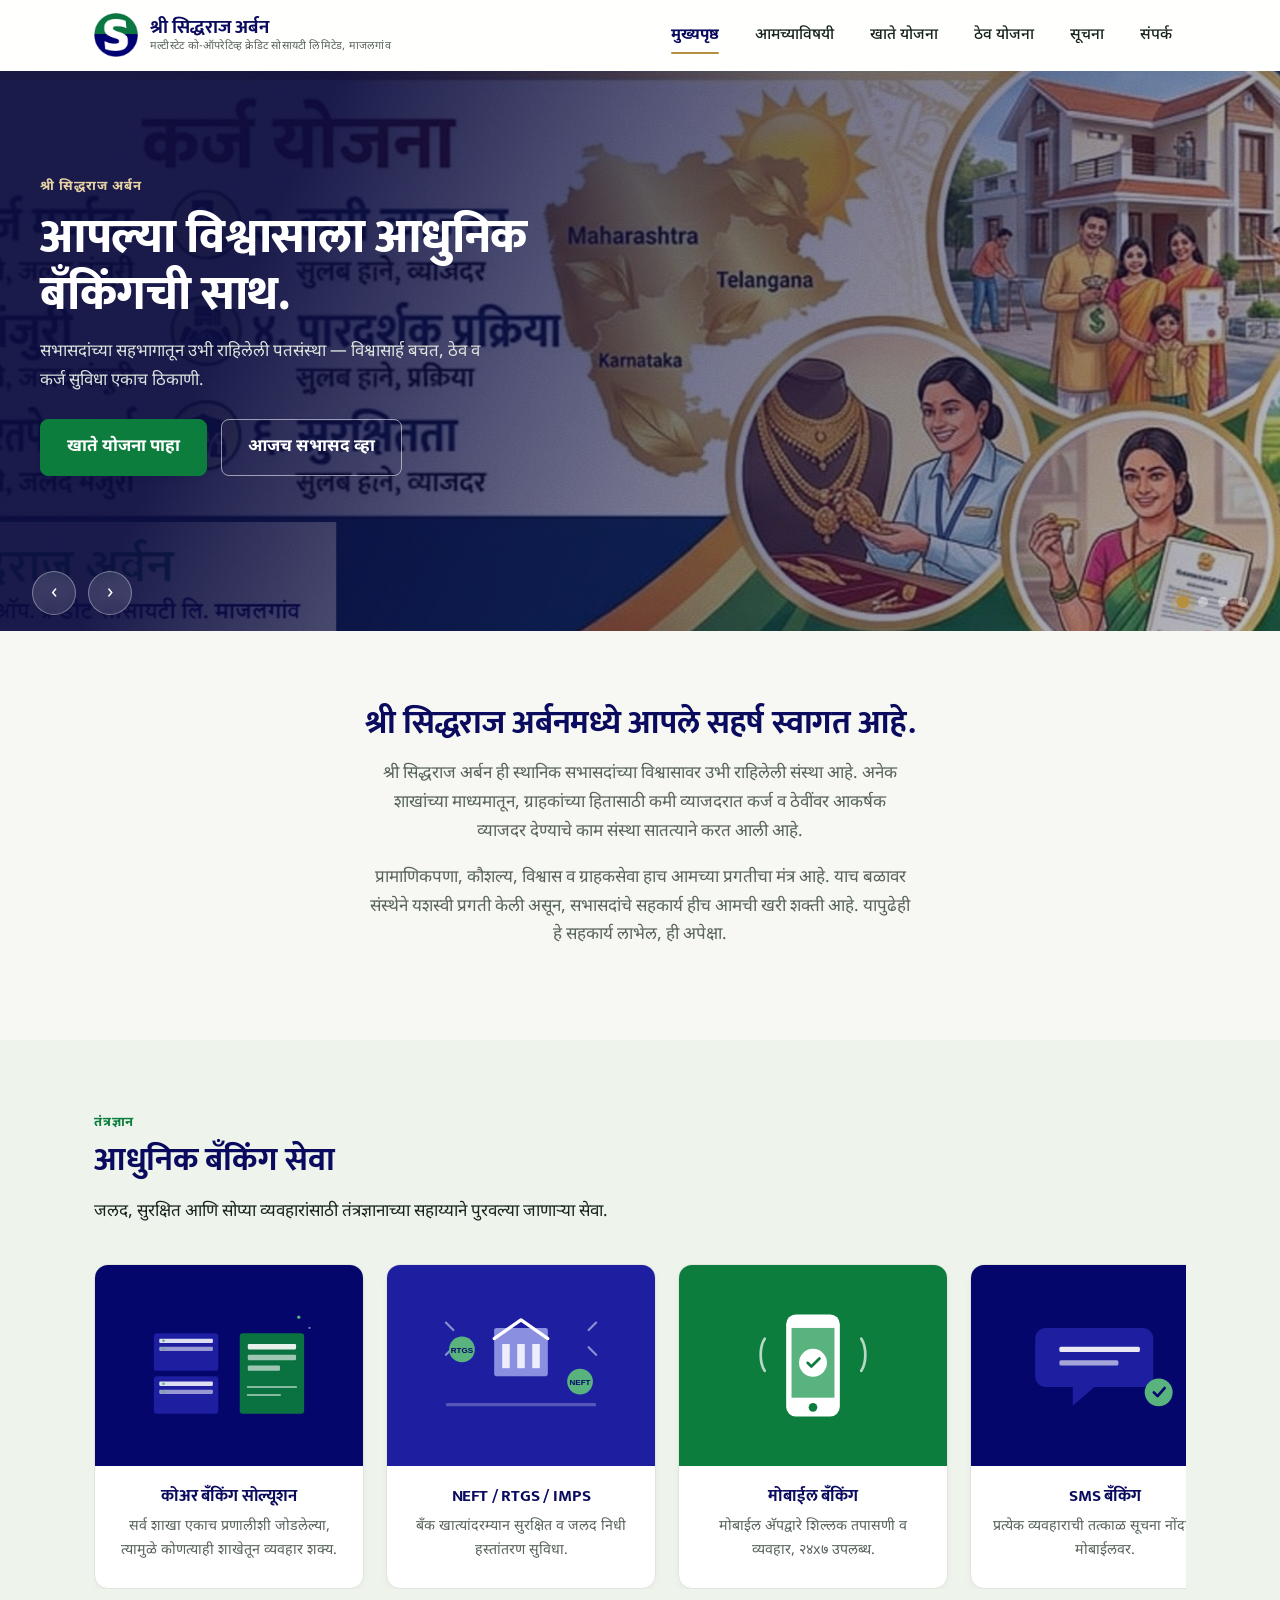
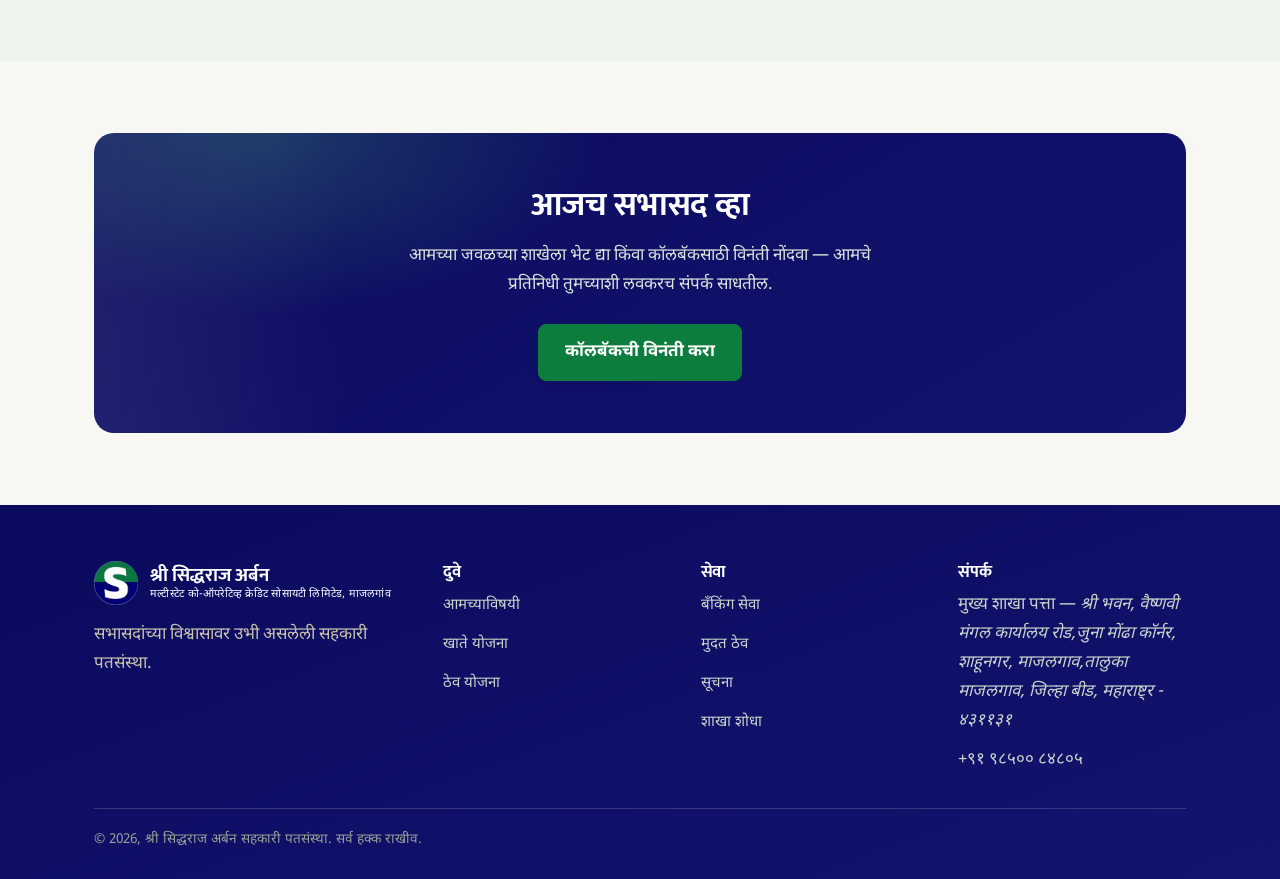
==== index.html @ ac156bb2 "Add files via upload" ====
<!doctype html>
<html lang="mr">
  <head>
    <meta charset="UTF-8" />
    <meta name="viewport" content="width=device-width, initial-scale=1" />
    <title>श्री सिद्धराज अर्बन सहकारी पतसंस्था</title>
    <meta
      name="description"
      content="श्री सिद्धराज अर्बन — विश्वासार्ह बचत, ठेव व कर्ज सुविधा देणारी सहकारी पतसंस्था."
    />
    <link rel="stylesheet" href="style.css" />
  </head>
  <body>
    <header class="site">
      <div class="nav-row">
        <a class="brand" href="/index.html">
          <img class="mark" src="logo.png" alt="श्री सिद्धराज अर्बन लोगो" />
          <span class="name"
            >श्री सिद्धराज अर्बन<small
              >मल्टीस्टेट को-ऑपरेटिव्ह क्रेडिट सोसायटी लिमिटेड, माजलगांव</small
            ></span
          >
        </a>
        <nav class="primary">
          <ul>
            <li><a href="/index.html" aria-current="page">मुख्यपृष्ठ</a></li>
            <li><a href="/about.html">आमच्याविषयी</a></li>
            <li><a href="/accounts.html">खाते योजना</a></li>
            <li><a href="/deposits.html">ठेव योजना</a></li>
            <li><a href="/notifications.html">सूचना</a></li>
            <li><a href="/contact.html">संपर्क</a></li>
          </ul>
        </nav>
        <!-- <a class="header-cta" href="/contact.html">संपर्क करा</a> -->
        <button class="nav-toggle" aria-label="मेनू उघडा" aria-expanded="false">
          <span></span><span></span><span></span>
        </button>
      </div>
    </header>

    <section class="hero-carousel" id="hero-carousel">
      <div
        class="slide active"
        style="background-image: url(SiddhrajUrban.jpg)"
      >
        <div
          class="bg-zoom"
          style="
            position: absolute;
            inset: 0;
            background-image: inherit;
            background-size: cover;
            background-position: center;
          "
        ></div>
        <div class="caption">
          <span class="eyebrow">श्री सिद्धराज अर्बन</span>
          <h1>आपल्या विश्वासाला आधुनिक बँकिंगची साथ.</h1>
          <p>
            सभासदांच्या सहभागातून उभी राहिलेली पतसंस्था — विश्वासार्ह बचत, ठेव व
            कर्ज सुविधा एकाच ठिकाणी.
          </p>
          <div class="cta-row">
            <a class="btn" href="/accounts.html">खाते योजना पाहा</a>
            <a class="btn ghost" href="/contact.html">आजच सभासद व्हा</a>
          </div>
        </div>
      </div>
      <div class="slide" style="background-image: url(SiddhrajUrban.jpg)">
        <div
          class="bg-zoom"
          style="
            position: absolute;
            inset: 0;
            background-image: inherit;
            background-size: cover;
            background-position: center;
          "
        ></div>
        <div class="caption">
          <span class="eyebrow">कर्ज व ठेव सुविधा</span>
          <h2>तुमच्या स्वप्नांना गतीचा हात</h2>
          <p>
            कमी व्याजदरात कर्ज आणि ठेवींवर आकर्षक परतावा, सोप्या व पारदर्शक
            पद्धतीने.
          </p>
          <div class="cta-row">
            <a class="btn" href="/deposits.html">ठेव योजना पाहा</a>
            <a class="btn ghost" href="/contact.html">चौकशी करा</a>
          </div>
        </div>
      </div>
      <div class="slide" style="background-image: url(SiddhrajUrban.jpg)">
        <div
          class="bg-zoom"
          style="
            position: absolute;
            inset: 0;
            background-image: inherit;
            background-size: cover;
            background-position: center;
          "
        ></div>
        <div class="caption">
          <span class="eyebrow">आमची शक्ती</span>
          <h2>सभासदांच्या विश्वासावर उभी असलेली संस्था</h2>
          <p>१८,०००+ सभासद कुटुंबांचा आमच्यावरील विश्वास, हीच आमची शक्ती.</p>
          <div class="cta-row">
            <a class="btn" href="/about.html">आमच्याविषयी वाचा</a>
          </div>
        </div>
      </div>
      <div class="slide" style="background-image: url(SiddhrajUrban.jpg)">
        <div
          class="bg-zoom"
          style="
            position: absolute;
            inset: 0;
            background-image: inherit;
            background-size: cover;
            background-position: center;
          "
        ></div>
        <div class="caption">
          <span class="eyebrow">तंत्रज्ञान</span>
          <h2>आधुनिक तंत्रज्ञान, विश्वासार्ह सेवा</h2>
          <p>मोबाईल बँकिंग, SMS बँकिंग व QR पेमेंटसह जलद व्यवहार.</p>
          <div class="cta-row">
            <a class="btn" href="/index.html#services">सेवा पाहा</a>
          </div>
        </div>
      </div>

      <button class="carousel-arrow prev hc-prev" aria-label="मागील">‹</button>
      <button class="carousel-arrow next hc-next" aria-label="पुढील">›</button>
      <div class="dots hc-dots">
        <button class="dot active" data-i="0" aria-label="स्लाईड १"></button>
        <button class="dot" data-i="1" aria-label="स्लाईड २"></button>
        <button class="dot" data-i="2" aria-label="स्लाईड ३"></button>
        <button class="dot" data-i="3" aria-label="स्लाईड ४"></button>
      </div>
    </section>

    <section>
      <div class="wrap">
        <div
          class="section-head reveal"
          style="text-align: center; margin: 0 auto 10px; max-width: 70ch"
        >
          <h2>श्री सिद्धराज अर्बनमध्ये आपले सहर्ष स्वागत आहे.</h2>
        </div>
        <div
          class="welcome-copy reveal"
          style="max-width: 60ch; margin: 0 auto; text-align: center"
        >
          <p>
            श्री सिद्धराज अर्बन ही स्थानिक सभासदांच्या विश्वासावर उभी राहिलेली
            संस्था आहे. अनेक शाखांच्या माध्यमातून, ग्राहकांच्या हितासाठी कमी
            व्याजदरात कर्ज व ठेवींवर आकर्षक व्याजदर देण्याचे काम संस्था
            सातत्याने करत आली आहे.
          </p>
          <p>
            प्रामाणिकपणा, कौशल्य, विश्वास व ग्राहकसेवा हाच आमच्या प्रगतीचा मंत्र
            आहे. याच बळावर संस्थेने यशस्वी प्रगती केली असून, सभासदांचे सहकार्य
            हीच आमची खरी शक्ती आहे. यापुढेही हे सहकार्य लाभेल, ही अपेक्षा.
          </p>
        </div>
      </div>
    </section>

    <section id="services" class="sand">
      <div class="wrap">
        <div class="section-head reveal">
          <div class="kicker">तंत्रज्ञान</div>
          <h2>आधुनिक बँकिंग सेवा</h2>
          <p>
            जलद, सुरक्षित आणि सोप्या व्यवहारांसाठी तंत्रज्ञानाच्या सहाय्याने
            पुरवल्या जाणाऱ्या सेवा.
          </p>
        </div>
        <div class="marquee-wrap reveal">
          <div class="marquee-track service-cards" id="services-track">
            <a class="service-card" href="/contact.html">
              <div class="thumb" style="background: #05066b">
                <svg viewBox="0 0 400 300" xmlns="http://www.w3.org/2000/svg">
                  <circle cx="330" cy="60" r="3" fill="#59B37E" />
                  <circle cx="350" cy="80" r="2" fill="#fff" opacity=".5" />
                  <rect
                    x="60"
                    y="90"
                    width="120"
                    height="70"
                    rx="6"
                    fill="#1D1FA0"
                  />
                  <rect
                    x="70"
                    y="100"
                    width="100"
                    height="8"
                    rx="2"
                    fill="#fff"
                    opacity=".85"
                  />
                  <rect
                    x="70"
                    y="115"
                    width="100"
                    height="8"
                    rx="2"
                    fill="#fff"
                    opacity=".55"
                  />
                  <circle cx="78" cy="104" r="2.4" fill="#59B37E" />
                  <circle cx="78" cy="119" r="2.4" fill="#59B37E" />
                  <rect
                    x="60"
                    y="170"
                    width="120"
                    height="70"
                    rx="6"
                    fill="#1D1FA0"
                  />
                  <rect
                    x="70"
                    y="180"
                    width="100"
                    height="8"
                    rx="2"
                    fill="#fff"
                    opacity=".85"
                  />
                  <rect
                    x="70"
                    y="195"
                    width="100"
                    height="8"
                    rx="2"
                    fill="#fff"
                    opacity=".55"
                  />
                  <circle cx="78" cy="184" r="2.4" fill="#59B37E" />
                  <circle cx="78" cy="199" r="2.4" fill="#59B37E" />
                  <rect
                    x="220"
                    y="90"
                    width="120"
                    height="150"
                    rx="6"
                    fill="#0C7D3D"
                    opacity=".9"
                  />
                  <rect
                    x="235"
                    y="110"
                    width="90"
                    height="10"
                    rx="2"
                    fill="#fff"
                    opacity=".9"
                  />
                  <rect
                    x="235"
                    y="130"
                    width="90"
                    height="10"
                    rx="2"
                    fill="#fff"
                    opacity=".6"
                  />
                  <rect
                    x="235"
                    y="150"
                    width="60"
                    height="10"
                    rx="2"
                    fill="#fff"
                    opacity=".6"
                  />
                  <path
                    d="M235 190h90M235 205h60"
                    stroke="#fff"
                    stroke-width="4"
                    stroke-linecap="round"
                    opacity=".5"
                  />
                </svg>
              </div>
              <div class="body">
                <h3>कोअर बँकिंग सोल्यूशन</h3>
                <p>
                  सर्व शाखा एकाच प्रणालीशी जोडलेल्या, त्यामुळे कोणत्याही शाखेतून
                  व्यवहार शक्य.
                </p>
              </div>
            </a>

            <a class="service-card" href="/contact.html">
              <div class="thumb" style="background: #1d1fa0">
                <svg viewBox="0 0 400 300" xmlns="http://www.w3.org/2000/svg">
                  <path
                    d="M60 70l14 14M60 130l14-14M340 70l-14 14M340 130l-14-14"
                    stroke="#fff"
                    stroke-width="4"
                    stroke-linecap="round"
                    opacity=".5"
                  />
                  <rect
                    x="150"
                    y="80"
                    width="100"
                    height="90"
                    fill="#8B8FE0"
                    rx="4"
                  />
                  <path
                    d="M150 100l50-35 50 35"
                    fill="none"
                    stroke="#fff"
                    stroke-width="6"
                    stroke-linejoin="round"
                    stroke-linecap="round"
                  />
                  <rect
                    x="165"
                    y="110"
                    width="14"
                    height="45"
                    fill="#fff"
                    opacity=".85"
                  />
                  <rect
                    x="193"
                    y="110"
                    width="14"
                    height="45"
                    fill="#fff"
                    opacity=".85"
                  />
                  <rect
                    x="221"
                    y="110"
                    width="14"
                    height="45"
                    fill="#fff"
                    opacity=".85"
                  />
                  <circle cx="90" cy="120" r="24" fill="#59B37E" />
                  <text
                    x="90"
                    y="126"
                    font-size="15"
                    fill="#05066B"
                    text-anchor="middle"
                    font-family="Arial"
                    font-weight="bold"
                  >
                    RTGS
                  </text>
                  <circle cx="310" cy="180" r="24" fill="#59B37E" />
                  <text
                    x="310"
                    y="186"
                    font-size="15"
                    fill="#05066B"
                    text-anchor="middle"
                    font-family="Arial"
                    font-weight="bold"
                  >
                    NEFT
                  </text>
                  <rect
                    x="60"
                    y="220"
                    width="280"
                    height="6"
                    rx="3"
                    fill="#fff"
                    opacity=".25"
                  />
                </svg>
              </div>
              <div class="body">
                <h3>NEFT / RTGS / IMPS</h3>
                <p>बँक खात्यांदरम्यान सुरक्षित व जलद निधी हस्तांतरण सुविधा.</p>
              </div>
            </a>

            <a class="service-card" href="/contact.html">
              <div class="thumb" style="background: #0c7d3d">
                <svg viewBox="0 0 400 300" xmlns="http://www.w3.org/2000/svg">
                  <rect
                    x="150"
                    y="55"
                    width="100"
                    height="190"
                    rx="18"
                    fill="#fff"
                  />
                  <rect x="160" y="80" width="80" height="130" fill="#59B37E" />
                  <circle cx="200" cy="228" r="8" fill="#0C7D3D" />
                  <circle cx="200" cy="145" r="26" fill="#fff" />
                  <path
                    d="M190 145l7 7 15-15"
                    stroke="#0C7D3D"
                    stroke-width="5"
                    fill="none"
                    stroke-linecap="round"
                    stroke-linejoin="round"
                  />
                  <path
                    d="M110 100c-10 15-10 45 0 60M290 100c10 15 10 45 0 60"
                    stroke="#fff"
                    stroke-width="5"
                    fill="none"
                    stroke-linecap="round"
                    opacity=".7"
                  />
                </svg>
              </div>
              <div class="body">
                <h3>मोबाईल बँकिंग</h3>
                <p>मोबाईल अ‍ॅपद्वारे शिल्लक तपासणी व व्यवहार, २४x७ उपलब्ध.</p>
              </div>
            </a>

            <a class="service-card" href="/contact.html">
              <div class="thumb" style="background: #05066b">
                <svg viewBox="0 0 400 300" xmlns="http://www.w3.org/2000/svg">
                  <path
                    d="M90 80h180a20 20 0 0 1 20 20v70a20 20 0 0 1-20 20H180l-40 35v-35h-50a20 20 0 0 1-20-20v-70a20 20 0 0 1 20-20z"
                    fill="#1D1FA0"
                  />
                  <rect
                    x="115"
                    y="115"
                    width="150"
                    height="10"
                    rx="3"
                    fill="#fff"
                    opacity=".9"
                  />
                  <rect
                    x="115"
                    y="140"
                    width="110"
                    height="10"
                    rx="3"
                    fill="#fff"
                    opacity=".6"
                  />
                  <circle cx="300" cy="200" r="26" fill="#59B37E" />
                  <path
                    d="M291 200l7 7 13-15"
                    stroke="#05066B"
                    stroke-width="5"
                    fill="none"
                    stroke-linecap="round"
                    stroke-linejoin="round"
                  />
                </svg>
              </div>
              <div class="body">
                <h3>SMS बँकिंग</h3>
                <p>प्रत्येक व्यवहाराची तत्काळ सूचना नोंदणीकृत मोबाईलवर.</p>
              </div>
            </a>

            <a class="service-card" href="/contact.html">
              <div class="thumb" style="background: #0c7d3d">
                <svg viewBox="0 0 400 300" xmlns="http://www.w3.org/2000/svg">
                  <rect
                    x="80"
                    y="90"
                    width="240"
                    height="120"
                    rx="8"
                    fill="#fff"
                  />
                  <rect
                    x="100"
                    y="110"
                    width="120"
                    height="10"
                    rx="2"
                    fill="#05066B"
                    opacity=".8"
                  />
                  <rect
                    x="100"
                    y="130"
                    width="90"
                    height="8"
                    rx="2"
                    fill="#05066B"
                    opacity=".4"
                  />
                  <circle
                    cx="270"
                    cy="170"
                    r="20"
                    fill="none"
                    stroke="#05066B"
                    stroke-width="5"
                  />
                  <path
                    d="M255 170h30M270 155v30"
                    stroke="#05066B"
                    stroke-width="4"
                    stroke-linecap="round"
                    opacity=".5"
                  />
                  <path
                    d="M100 190h80"
                    stroke="#05066B"
                    stroke-width="6"
                    stroke-linecap="round"
                    opacity=".6"
                  />
                  <path d="M80 90l240 0" stroke="#59B37E" stroke-width="6" />
                </svg>
              </div>
              <div class="body">
                <h3>चेक क्लिअरिंग</h3>
                <p>स्थानिक व बाह्य धनादेशांची जलद क्लिअरिंग प्रक्रिया.</p>
              </div>
            </a>

            <!-- <a class="service-card" href="/contact.html">
        <div class="thumb" style="background:#1D1FA0">
          <svg viewBox="0 0 400 300" xmlns="http://www.w3.org/2000/svg">
            <rect x="70" y="70" width="110" height="160" rx="14" fill="#0A0C4A"/>
            <rect x="85" y="95" width="80" height="80" fill="#fff"/>
            <rect x="92" y="102" width="14" height="14" fill="#05066B"/><rect x="112" y="102" width="14" height="14" fill="#05066B"/><rect x="132" y="102" width="14" height="14" fill="#05066B"/>
            <rect x="92" y="122" width="14" height="14" fill="#05066B"/><rect x="132" y="122" width="14" height="14" fill="#05066B"/>
            <rect x="92" y="142" width="14" height="14" fill="#05066B"/><rect x="112" y="142" width="14" height="14" fill="#05066B"/><rect x="132" y="142" width="14" height="14" fill="#05066B"/>
            <circle cx="125" cy="205" r="5" fill="#fff" opacity=".6"/>
            <rect x="220" y="60" width="90" height="170" rx="16" fill="#fff"/>
            <rect x="234" y="80" width="62" height="120" rx="4" fill="#59B37E"/>
            <text x="265" y="150" font-size="16" fill="#fff" text-anchor="middle" font-family="Arial" font-weight="bold">₹</text>
            <circle cx="265" cy="215" r="6" fill="#0A0C4A"/>
          </svg>
        </div>
        <div class="body">
          <h3>QR कोड पेमेंट</h3>
          <p>QR कोडद्वारे त्वरित व रोकडरहित पेमेंट स्वीकृती.</p>
        </div>
      </a> -->

            <!-- <a class="service-card" href="/contact.html">
        <div class="thumb" style="background:#F3EFE2">
          <svg viewBox="0 0 400 300" xmlns="http://www.w3.org/2000/svg">
            <circle cx="200" cy="150" r="46" fill="#fff" stroke="#0C7D3D" stroke-width="4"/>
            <text x="200" y="160" font-size="30" fill="#0C7D3D" text-anchor="middle" font-family="Georgia, serif" font-weight="bold">₹</text>
            <g stroke="#05066B" stroke-width="2" opacity=".55">
              <path d="M200 104V70M200 196v34M154 150h-34M246 150h34"/>
              <path d="M167 117l-24-24M233 117l24-24M167 183l-24 24M233 183l24 24"/>
            </g>
            <circle cx="200" cy="70" r="20" fill="#59B37E"/>
            <circle cx="120" cy="150" r="20" fill="#1D1FA0"/>
            <circle cx="280" cy="150" r="20" fill="#C0392B" opacity=".85"/>
            <circle cx="166" cy="216" r="20" fill="#E0A030"/>
            <circle cx="234" cy="216" r="20" fill="#2C9CDB"/>
          </svg>
        </div>
        <div class="body">
          <h3>बिल पेमेंट व रिचार्ज</h3>
          <p>वीज बिल, मोबाईल रिचार्ज, LIC हप्ता एकाच ठिकाणी.</p>
        </div>
      </a> -->
          </div>
        </div>
      </div>
    </section>

    <!-- <section>
  <div class="wrap">
    <div class="section-head reveal">
      <div class="kicker">आमची भूमिका</div>
      <h2>अध्यक्षांचा संदेश</h2>
    </div>
    <figure class="quote-block reveal">
      <img src="https://placehold.co/220x260/05066B/E4EFE6?text=%E0%A4%85%E0%A4%A7%E0%A5%8D%E0%A4%AF%E0%A4%95%E0%A5%8D%E0%A4%B7" alt="अध्यक्षांचे छायाचित्र (उदाहरण)">
      <div>
        <blockquote>“सचोटी, विश्वास आणि सभासदांचे हित हाच आमचा पाया आहे. संस्थेच्या प्रत्येक निर्णयामागे सभासदांच्या भल्याचा विचार असतो.”</blockquote>
        <figcaption>— अध्यक्ष, श्री सिद्धराज अर्बन सहकारी पतसंस्था <em>(नाव येथे टाका)</em></figcaption>
        <p style="margin-top:16px"><a href="/about.html">संपूर्ण संदेश वाचा →</a></p>
      </div>
    </figure>
  </div>
</section> -->

    <section>
      <div class="wrap">
        <div class="cta-banner reveal">
          <h2>आजच सभासद व्हा</h2>
          <p style="max-width: 52ch; margin: 0 auto 24px">
            आमच्या जवळच्या शाखेला भेट द्या किंवा कॉलबॅकसाठी विनंती नोंदवा — आमचे
            प्रतिनिधी तुमच्याशी लवकरच संपर्क साधतील.
          </p>
          <a class="btn" href="/contact.html">कॉलबॅकची विनंती करा</a>
        </div>
      </div>
    </section>

    <footer class="site">
      <div class="wrap">
        <div class="foot-grid">
          <div>
            <a class="brand" href="/index.html" style="margin-bottom: 1rem;">
              <img class="mark" src="logo.png" alt="श्री सिद्धराज अर्बन लोगो" />
              <span class="name" style="color: white"
                >श्री सिद्धराज अर्बन<small style="color: white"
                  >मल्टीस्टेट को-ऑपरेटिव्ह क्रेडिट सोसायटी लिमिटेड,
                  माजलगांव</small
                ></span
              >
            </a>
            <!-- <h3>श्री सिद्धराज अर्बन</h3> -->
            <p style="color: #c9c3ac; max-width: 32ch">
              सभासदांच्या विश्वासावर उभी असलेली सहकारी पतसंस्था.
            </p>
          </div>
          <div>
            <h3>दुवे</h3>
            <ul>
              <li><a href="/about.html">आमच्याविषयी</a></li>
              <li><a href="/accounts.html">खाते योजना</a></li>
              <li><a href="/deposits.html">ठेव योजना</a></li>
            </ul>
          </div>
          <div>
            <h3>सेवा</h3>
            <ul>
              <li><a href="#services">बँकिंग सेवा</a></li>
              <li><a href="/deposits.html">मुदत ठेव</a></li>
              <li><a href="/notifications.html">सूचना</a></li>
              <li><a href="/contact.html">शाखा शोधा</a></li>
            </ul>
          </div>
          <div>
            <h3>संपर्क</h3>
            <ul>
              <li>
                मुख्य शाखा पत्ता —
                <em
                  >श्री भवन, वैष्णवी मंगल कार्यालय रोड,जुना मोंढा कॉर्नर,
                  शाहूनगर, माजलगाव,तालुका माजलगाव, जिल्हा बीड, महाराष्ट्र -
                  ४३११३१</em
                >
              </li>
              <li>+९१ ९८५०० ८४८०५</li>
              <!-- <li>info@yourdomain.com</li> -->
            </ul>
          </div>
        </div>
        <div class="foot-bottom">
          <span
            >© 2026, श्री सिद्धराज अर्बन सहकारी पतसंस्था. सर्व हक्क राखीव.</span
          >
          <!-- <span><a href="/contact.html">गोपनीयता धोरण</a> · <a href="/contact.html">नियम व अटी</a></span> -->
        </div>
      </div>
    </footer>

    <script src="script.js"></script>
  </body>
</html>
---- style.css ----
/* ===================================================================
   श्री सिद्धराज अर्बन सहकारी पतसंस्था — Design System 2026
   Brand colors sourced from logo: forest green + deep navy.
   Modern Devanagari type: Mukta (display) + Noto Sans Devanagari (body).
   =================================================================== */

@import url("https://fonts.googleapis.com/css2?family=Poppins:wght@400;500;600;700;800&family=Mukta:wght@400;500;600;700;800&family=Noto+Sans+Devanagari:wght@400;500;600;700&display=swap");

:root {
  /* brand */
  --ink: #16241d;
  --primary: #0a0b5e; /* deep navy, from logo */
  --primary-2: #12146e; /* slightly lighter navy for gradients */
  --primary-light: #2325a6;
  --accent: #0c7d3d; /* forest green, from logo */
  --accent-dark: #095f2f;
  --accent-soft: #4fae78;
  --gold: #b6903e; /* subtle premium accent — used sparingly */
  --gold-soft: #e7d3a6;

  /* neutrals */
  --paper: #f7f7f3;
  --sand: #eef3ec;
  --line: #e1e4dd;
  --line-strong: #cbd1c7;
  --white: #ffffff;
  --muted: #57635b;

  /* system */
  --max: 1140px;
  --radius-sm: 8px;
  --radius-md: 14px;
  --radius-lg: 20px;
  --shadow-sm: 0 4px 14px -8px rgba(10, 11, 60, 0.18);
  --shadow-md: 0 14px 32px -16px rgba(10, 11, 60, 0.28);
  --shadow-lg: 0 26px 54px -22px rgba(10, 11, 60, 0.34);
  --ease: cubic-bezier(0.22, 0.88, 0.35, 1);
  --dur: 0.5s;
}

* {
  box-sizing: border-box;
}
html {
  scroll-behavior: smooth;
}
body {
  margin: 0;
  background: var(--paper);
  color: var(--ink);
  font-family: "Noto Sans Devanagari", "Poppins", "Noto Sans", sans-serif;
  font-size: 17px;
  line-height: 1.7;
  -webkit-font-smoothing: antialiased;
  overflow-x: hidden;
}

h1,
h2,
h3,
.display {
  font-family: "Mukta", "Poppins", sans-serif;
  font-weight: 700;
  color: var(--primary);
  line-height: 1.25;
  margin: 0 0 0.5em;
  letter-spacing: -0.01em;
}
h1 {
  font-size: clamp(2rem, 4.4vw, 3rem);
}
h2 {
  font-size: clamp(1.5rem, 3vw, 2.05rem);
}
h3 {
  font-size: 1.22rem;
}

p {
  margin: 0 0 1em;
  max-width: 62ch;
  color: var(--ink);
}
a {
  color: var(--primary);
}
img {
  max-width: 100%;
  display: block;
}
button {
  font-family: inherit;
}

.wrap {
  max-width: var(--max);
  margin: 0 auto;
  padding: 0 24px;
}

/* =================== reveal-on-scroll =================== */
.reveal {
  opacity: 0;
  transform: translateY(22px);
  transition:
    opacity var(--dur) var(--ease),
    transform var(--dur) var(--ease);
  will-change: opacity, transform;
}
.reveal.in-view {
  opacity: 1;
  transform: translateY(0);
}
.reveal-stagger > * {
  transition-delay: calc(var(--i, 0) * 70ms);
}

@media (prefers-reduced-motion: reduce) {
  *,
  *::before,
  *::after {
    animation-duration: 0.001ms !important;
    animation-iteration-count: 1 !important;
    transition-duration: 0.001ms !important;
    scroll-behavior: auto !important;
  }
  .reveal {
    opacity: 1;
    transform: none;
  }
}

/* ---------- header ---------- */
header.site {
  background: rgba(255, 255, 255, 0.92);
  backdrop-filter: saturate(140%) blur(10px);
  border-bottom: 1px solid transparent;
  position: sticky;
  top: 0;
  z-index: 100;
  transition:
    box-shadow 0.3s var(--ease),
    background 0.3s var(--ease),
    border-color 0.3s var(--ease);
}
header.site.scrolled {
  background: rgba(255, 255, 255, 0.97);
  box-shadow: 0 8px 24px -18px rgba(10, 11, 60, 0.35);
  border-bottom-color: var(--line);
}
.nav-row {
  display: flex;
  align-items: center;
  justify-content: space-between;
  gap: 18px;
  padding: 13px 24px;
  max-width: var(--max);
  margin: 0 auto;
}
.brand {
  display: flex;
  align-items: center;
  gap: 12px;
  text-decoration: none;
  color: var(--primary);
  transition: opacity 0.2s var(--ease);
}
.brand:hover {
  opacity: 0.85;
}
.brand .mark {
  width: 44px;
  height: 44px;
  object-fit: contain;
  flex: none;
}
.brand .name {
  font-family: "Mukta", sans-serif;
  font-weight: 700;
  font-size: 1.16rem;
  line-height: 1.2;
}
.brand .name small {
  display: block;
  font-family: "Noto Sans Devanagari", sans-serif;
  font-weight: 400;
  font-size: 0.68rem;
  letter-spacing: 0.02em;
  color: var(--muted);
}

nav.primary {
  margin-left: auto;
}
nav.primary ul {
  list-style: none;
  display: flex;
  gap: 8px;
  margin: 0;
  padding: 0;
  align-items: center;
}
nav.primary a {
  position: relative;
  text-decoration: none;
  color: var(--ink);
  font-size: 0.96rem;
  font-weight: 500;
  padding: 8px 14px;
  display: inline-block;
  border-radius: 999px;
  transition:
    color 0.2s var(--ease),
    background 0.2s var(--ease);
}
nav.primary a::after {
  content: "";
  position: absolute;
  left: 14px;
  right: 14px;
  bottom: 2px;
  height: 2px;
  background: var(--accent);
  border-radius: 2px;
  transform: scaleX(0);
  transform-origin: left;
  transition: transform 0.28s var(--ease);
}
nav.primary a:hover {
  color: var(--primary);
  background: var(--sand);
}
nav.primary a:hover::after {
  transform: scaleX(1);
}
nav.primary a[aria-current="page"] {
  color: var(--primary);
  font-weight: 700;
}
nav.primary a[aria-current="page"]::after {
  transform: scaleX(1);
  background: var(--gold);
}

@media (min-width: 861px) and (max-width: 1080px) {
  nav.primary ul {
    gap: 2px;
  }
  nav.primary a {
    padding: 8px 10px;
    font-size: 0.89rem;
  }
  .header-cta {
    padding: 9px 14px;
    font-size: 0.86rem;
  }
  .brand .name {
    font-size: 1.02rem;
  }
}

.header-cta {
  display: inline-flex;
  align-items: center;
  gap: 8px;
  background: var(--accent);
  color: var(--white) !important;
  font-weight: 600;
  font-size: 0.92rem;
  text-decoration: none;
  padding: 10px 18px;
  border-radius: 999px;
  white-space: nowrap;
  box-shadow: var(--shadow-sm);
  transition:
    background 0.2s var(--ease),
    transform 0.2s var(--ease),
    box-shadow 0.2s var(--ease);
  margin-left: 6px;
}
.header-cta:hover {
  background: var(--accent-dark);
  transform: translateY(-2px);
  box-shadow: var(--shadow-md);
}

.nav-toggle {
  display: none;
  background: none;
  border: 1px solid var(--line);
  border-radius: 10px;
  padding: 9px;
  width: 42px;
  height: 42px;
  cursor: pointer;
  align-items: center;
  justify-content: center;
  flex-direction: column;
  gap: 5px;
}
.nav-toggle span {
  display: block;
  width: 20px;
  height: 2px;
  background: var(--primary);
  border-radius: 2px;
  transition:
    transform 0.3s var(--ease),
    opacity 0.3s var(--ease);
}
.nav-toggle.active span:nth-child(1) {
  transform: translateY(7px) rotate(45deg);
}
.nav-toggle.active span:nth-child(2) {
  opacity: 0;
}
.nav-toggle.active span:nth-child(3) {
  transform: translateY(-7px) rotate(-45deg);
}

@media (max-width: 860px) {
  .nav-row {
    justify-content: space-between;
    position: relative;
  }
  .nav-toggle {
    display: flex;
  }
  .brand .mark {
    width: 40px;
    height: 40px;
  }
  .brand .name {
    font-size: 1.02rem;
  }
  .brand .name small {
    font-size: 0.68rem;
  }
  .header-cta {
    display: none;
  }
  nav.primary {
    margin-left: 0;
    display: block;
    position: absolute;
    left: 0;
    right: 0;
    top: 100%;
    background: var(--white);
    border-bottom: 1px solid var(--line);
    box-shadow: var(--shadow-md);
    max-height: 0;
    overflow: hidden;
    opacity: 0;
    transition:
      max-height 0.35s var(--ease),
      opacity 0.25s var(--ease);
  }
  nav.primary.open {
    max-height: 70vh;
    opacity: 1;
    overflow-y: auto;
  }
  nav.primary ul {
    flex-direction: column;
    gap: 0;
    padding: 8px 24px 18px;
    align-items: stretch;
  }
  nav.primary li {
    border-top: 1px solid var(--line);
  }
  nav.primary a {
    display: block;
    padding: 13px 4px;
    border-radius: 0;
  }
  nav.primary a::after {
    display: none;
  }
}

/* ---------- buttons ---------- */
.btn {
  display: inline-flex;
  align-items: center;
  gap: 8px;
  background: var(--accent);
  color: var(--white);
  font-weight: 700;
  text-decoration: none;
  padding: 13px 26px;
  border-radius: var(--radius-sm);
  border: 1px solid var(--accent);
  transition:
    background 0.22s var(--ease),
    transform 0.22s var(--ease),
    box-shadow 0.22s var(--ease),
    color 0.22s var(--ease);
  box-shadow: var(--shadow-sm);
}
.btn:hover {
  background: var(--accent-dark);
  border-color: var(--accent-dark);
  transform: translateY(-2px);
  box-shadow: var(--shadow-md);
}
.btn.ghost {
  background: transparent;
  color: var(--white);
  border-color: rgba(255, 255, 255, 0.55);
  box-shadow: none;
}
.btn.ghost:hover {
  background: rgba(255, 255, 255, 0.12);
  border-color: rgba(255, 255, 255, 0.85);
}
.btn.outline {
  background: transparent;
  color: var(--primary);
  border-color: var(--primary);
  box-shadow: none;
}
.btn.outline:hover {
  background: var(--primary);
  color: var(--white);
}

/* ---------- sections ---------- */
section {
  padding: 72px 0;
}
@media (max-width: 600px) {
  section {
    padding: 48px 0;
  }
}
section.sand {
  background: var(--sand);
}
.section-head {
  max-width: 60ch;
  margin-bottom: 38px;
}
.section-head .kicker {
  color: var(--accent);
  font-weight: 700;
  font-size: 0.82rem;
  letter-spacing: 0.06em;
  text-transform: uppercase;
  margin-bottom: 6px;
  display: block;
}

/* ledger motif: used for scheme / service listing */
.ledger {
  border-top: 1px solid var(--line);
}
.ledger-row {
  display: grid;
  grid-template-columns: 1.4fr 2fr auto;
  gap: 20px;
  align-items: center;
  padding: 24px 6px;
  border-bottom: 1px solid var(--line);
  transition: background 0.2s var(--ease);
  border-radius: var(--radius-sm);
}
.ledger-row:hover {
  background: var(--white);
}
.ledger-row h3 {
  margin: 0;
}
.ledger-row p {
  margin: 0;
  color: var(--muted);
  font-size: 0.96rem;
}
.ledger-row .rate {
  font-family: "Mukta", sans-serif;
  font-weight: 700;
  color: var(--primary);
  font-size: 1.15rem;
  white-space: nowrap;
}
@media (max-width: 720px) {
  .ledger-row {
    grid-template-columns: 1fr;
    gap: 6px;
    padding: 20px 4px;
  }
}

/* quote / chairman block */
.quote-block {
  display: grid;
  grid-template-columns: 220px 1fr;
  gap: 40px;
  align-items: start;
  background: var(--white);
  border: 1px solid var(--line);
  border-radius: var(--radius-lg);
  padding: 34px;
  box-shadow: var(--shadow-sm);
  position: relative;
  overflow: hidden;
}
.quote-block img {
  border-radius: var(--radius-md);
}
.quote-block blockquote {
  margin: 0;
  font-family: "Mukta", sans-serif;
  font-weight: 600;
  font-size: 1.28rem;
  color: var(--primary);
  border-left: 3px solid var(--gold);
  padding-left: 22px;
  position: relative;
  z-index: 1;
}
.quote-block blockquote::before {
  content: "“";
  position: absolute;
  top: -38px;
  left: 6px;
  z-index: 0;
  font-family: "Mukta", sans-serif;
  font-weight: 800;
  font-size: 7rem;
  line-height: 1;
  color: var(--gold-soft);
  opacity: 0.55;
  pointer-events: none;
}
.quote-block figcaption {
  margin-top: 16px;
  font-size: 0.92rem;
  color: var(--muted);
}
@media (max-width: 700px) {
  .quote-block {
    grid-template-columns: 1fr;
    padding: 24px;
  }
}

/* steps */
.steps {
  counter-reset: step;
  display: grid;
  gap: 0;
}
.step {
  display: grid;
  grid-template-columns: 52px 1fr;
  gap: 18px;
  padding: 20px 6px;
  border-bottom: 1px solid var(--line);
}
.step::before {
  counter-increment: step;
  content: counter(step);
  font-family: "Mukta", sans-serif;
  font-weight: 700;
  font-size: 1.2rem;
  color: var(--white);
  background: var(--accent);
  border-radius: 50%;
  width: 44px;
  height: 44px;
  display: flex;
  align-items: center;
  justify-content: center;
}

/* contact / info grid */
.info-grid {
  display: grid;
  grid-template-columns: repeat(3, 1fr);
  gap: 26px;
}
.info-card {
  background: var(--white);
  border: 1px solid var(--line);
  padding: 26px;
  border-radius: var(--radius-md);
  box-shadow: var(--shadow-sm);
  transition:
    transform 0.25s var(--ease),
    box-shadow 0.25s var(--ease),
    border-color 0.25s var(--ease);
}
.info-card:hover {
  transform: translateY(-5px);
  box-shadow: var(--shadow-md);
  border-color: var(--accent-soft);
}
.info-card h3 {
  margin-bottom: 0.3em;
  font-size: 1.05rem;
}
@media (max-width: 780px) {
  .info-grid {
    grid-template-columns: 1fr;
  }
}

form.callback {
  display: grid;
  gap: 16px;
  max-width: 600px;
}
form.callback label {
  display: block;
  font-size: 0.85rem;
  margin-bottom: 6px;
  color: var(--muted);
  font-weight: 500;
}
form.callback input,
form.callback textarea {
  width: 100%;
  padding: 12px 14px;
  border: 1px solid var(--line);
  border-radius: var(--radius-sm);
  font-family: inherit;
  font-size: 1rem;
  background: var(--white);
  transition:
    border-color 0.2s var(--ease),
    box-shadow 0.2s var(--ease);
}
form.callback input:focus,
form.callback textarea:focus {
  outline: none;
  border-color: var(--accent);
  box-shadow: 0 0 0 3px rgba(12, 125, 61, 0.15);
}
form.callback button {
  justify-self: start;
}
.hp-field {
  display: none !important;
}
.form-result {
  margin: 4px 0 0;
  font-size: 0.92rem;
}
.form-result.ok {
  color: var(--accent);
}
.form-result.err {
  color: #b23a3a;
}

.table-scroll {
  overflow-x: auto;
  border-radius: var(--radius-md);
}
table.rate-table {
  width: 100%;
  min-width: 480px;
  border-collapse: collapse;
  background: var(--white);
}
table.rate-table th,
table.rate-table td {
  text-align: left;
  padding: 14px 18px;
  border-bottom: 1px solid var(--line);
}
table.rate-table th {
  font-family: "Mukta", sans-serif;
  color: var(--white);
  background: var(--primary);
  font-weight: 600;
  font-size: 0.92rem;
}
table.rate-table tbody tr:hover {
  background: var(--sand);
}

/* ---------- footer ---------- */
footer.site {
  background: linear-gradient(160deg, var(--primary) 0%, var(--primary-2) 100%);
  color: #c9d3cb;
  padding: 56px 0 26px;
}
footer.site h3 {
  color: var(--white);
  font-size: 1.08rem;
  font-family: "Mukta", sans-serif;
}
.foot-grid {
  display: grid;
  grid-template-columns: 1.4fr 1fr 1fr 1fr;
  gap: 30px;
  border-bottom: 1px solid rgba(255, 255, 255, 0.16);
  padding-bottom: 34px;
}
.foot-grid ul {
  list-style: none;
  padding: 0;
  margin: 0;
  display: grid;
  gap: 10px;
}
.foot-grid a {
  color: #c9d3cb;
  text-decoration: none;
  font-size: 0.94rem;
  transition: color 0.2s var(--ease);
}
.foot-grid a:hover {
  color: var(--gold-soft);
}
.foot-bottom {
  padding-top: 20px;
  display: flex;
  justify-content: space-between;
  flex-wrap: wrap;
  gap: 10px;
  font-size: 0.85rem;
  color: #94a296;
}
.foot-bottom a {
  color: #94a296;
}
@media (max-width: 780px) {
  .foot-grid {
    grid-template-columns: 1fr 1fr;
  }
}
@media (max-width: 480px) {
  .foot-grid {
    grid-template-columns: 1fr;
    gap: 24px;
  }
}

/* notifications / PDF embeds */
.notice-list {
  display: grid;
  gap: 20px;
}
.notice-card {
  background: var(--white);
  border: 1px solid var(--line);
  border-radius: var(--radius-md);
  overflow: hidden;
  box-shadow: var(--shadow-sm);
  transition:
    box-shadow 0.25s var(--ease),
    transform 0.25s var(--ease);
}
.notice-card:hover {
  box-shadow: var(--shadow-md);
  transform: translateY(-3px);
}
.notice-card .notice-head {
  display: flex;
  align-items: center;
  justify-content: space-between;
  gap: 14px;
  padding: 18px 22px;
  border-bottom: 1px solid var(--line);
  flex-wrap: wrap;
}
.notice-card .notice-head h3 {
  margin: 0;
  font-size: 1.05rem;
}
.notice-card .notice-meta {
  font-size: 0.85rem;
  color: var(--muted);
}
.notice-card .pdf-frame {
  width: 100%;
  height: 70vh;
  border: 0;
  display: block;
  background: var(--sand);
}
.notice-card .notice-foot {
  padding: 14px 22px;
  border-top: 1px solid var(--line);
  display: flex;
  gap: 16px;
  flex-wrap: wrap;
}
.notice-card .notice-foot a {
  font-weight: 600;
  text-decoration: none;
}
.notice-card .notice-foot a:hover {
  text-decoration: underline;
}
.placeholder-flag {
  display: inline-block;
  background: var(--sand);
  color: var(--primary);
  font-size: 0.76rem;
  font-weight: 600;
  padding: 4px 11px;
  border-radius: 999px;
  border: 1px solid var(--line);
}

/* service cards (homepage) — image/illustration top, hover animation */
.service-cards {
  display: grid;
  grid-template-columns: repeat(4, 1fr);
  gap: 22px;
}
.service-card {
  background: var(--white);
  border: 1px solid var(--line);
  border-radius: var(--radius-md);
  overflow: hidden;
  text-decoration: none;
  color: var(--ink);
  box-shadow: var(--shadow-sm);
  transition:
    transform 0.28s var(--ease),
    box-shadow 0.28s var(--ease),
    border-color 0.28s var(--ease);
  display: flex;
  flex-direction: column;
  position: relative;
}
.service-card::before {
  content: "";
  position: absolute;
  top: 0;
  left: 0;
  right: 0;
  height: 3px;
  background: linear-gradient(90deg, var(--accent), var(--gold));
  transform: scaleX(0);
  transform-origin: left;
  transition: transform 0.3s var(--ease);
}
.service-card:hover::before,
.service-card:focus-visible::before {
  transform: scaleX(1);
}
.service-card:hover,
.service-card:focus-visible {
  transform: translateY(-7px);
  box-shadow: 0 30px 60px -24px rgba(10, 11, 60, 0.42);
  border-color: var(--accent-soft);
}
.service-card .thumb {
  aspect-ratio: 4/3;
  display: flex;
  align-items: center;
  justify-content: center;
  padding: 20px;
  overflow: hidden;
}
.service-card .thumb svg {
  width: 100%;
  height: 100%;
  transition: transform 0.35s var(--ease);
}
.service-card:hover .thumb svg {
  transform: scale(1.06);
}
.service-card .body {
  padding: 20px 20px 24px;
  text-align: center;
  flex: 1;
  display: flex;
  flex-direction: column;
}
.service-card h3 {
  font-family: "Mukta", sans-serif;
  font-weight: 700;
  color: var(--primary);
  font-size: 1.06rem;
  margin: 0 0 8px;
}
.service-card .body p {
  margin: 0;
  font-size: 0.89rem;
  color: var(--muted);
  max-width: none;
}
@media (max-width: 900px) {
  .service-cards {
    grid-template-columns: repeat(2, 1fr);
  }
}
@media (max-width: 520px) {
  .service-cards {
    grid-template-columns: 1fr;
  }
}

/* welcome section on homepage */
.welcome-copy p {
  color: var(--muted);
}
.welcome-copy {
  margin-bottom: 12px;
}

@media (max-width: 600px) {
  .welcome-copy {
    max-width:70ch;
  }
}

.value-grid {
  display: grid;
  grid-template-columns: repeat(4, 1fr);
  gap: 18px;
  margin-top: 46px;
}
.value-card {
  background: var(--white);
  border: 1px solid var(--line);
  border-radius: var(--radius-md);
  padding: 28px 18px 24px;
  text-align: center;
  box-shadow: var(--shadow-sm);
  transition:
    transform 0.25s var(--ease),
    box-shadow 0.25s var(--ease),
    border-color 0.25s var(--ease);
}
.value-card:hover {
  transform: translateY(-6px);
  box-shadow: var(--shadow-md);
  border-color: var(--gold-soft);
}
.value-card .num {
  font-family: "Mukta", sans-serif;
  font-weight: 800;
  color: var(--accent);
  font-size: 1.75rem;
  display: inline-block;
  margin-bottom: 14px;
  position: relative;
  padding-bottom: 10px;
}
.value-card .num::after {
  content: "";
  position: absolute;
  left: 50%;
  bottom: 0;
  transform: translateX(-50%);
  width: 26px;
  height: 2px;
  background: var(--gold);
  border-radius: 2px;
}
.value-card h3 {
  font-size: 0.98rem;
  margin: 0;
}
@media (max-width: 780px) {
  .value-grid {
    grid-template-columns: repeat(2, 1fr);
  }
}

/* ---------- hero photo carousel ---------- */
.hero-carousel {
  position: relative;
  height: 560px;
  overflow: hidden;
  background: var(--primary);
}
.hero-carousel .slide {
  position: absolute;
  inset: 0;
  opacity: 0;
  transition: opacity 1s var(--ease);
  background-size: cover;
  background-position: center;
  display: flex;
  align-items: center;
}
.hero-carousel .slide.active {
  opacity: 1;
  z-index: 1;
}
.hero-carousel .slide .bg-zoom {
  z-index: 0;
}
.hero-carousel .slide.active .bg-zoom {
  animation: heroZoom 9s var(--ease) forwards;
}
.hero-carousel .slide::before {
  content: "";
  position: absolute;
  inset: 0;
  z-index: 1;
  background: linear-gradient(
    115deg,
    rgba(10, 11, 60, 0.94) 22%,
    rgba(10, 11, 60, 0.58) 55%,
    rgba(10, 11, 60, 0.28) 100%
  );
}
.hero-carousel .slide::after {
  content: "";
  position: absolute;
  inset: 0;
  z-index: 1;
  opacity: 0.5;
  mix-blend-mode: overlay;
  background-image: url("data:image/svg+xml;utf8,<svg xmlns='http://www.w3.org/2000/svg' width='120' height='120'><filter id='n'><feTurbulence type='fractalNoise' baseFrequency='0.85' numOctaves='2' stitchTiles='stitch'/><feColorMatrix type='saturate' values='0'/></filter><rect width='100%' height='100%' filter='url(%23n)' opacity='0.35'/></svg>");
  background-size: 180px 180px;
}
@keyframes heroZoom {
  from {
    transform: scale(1);
  }
  to {
    transform: scale(1.06);
  }
}
.hero-carousel .caption {
  position: relative;
  z-index: 2;
  color: var(--white);
  padding: 30px 40px 84px;
  max-width: 660px;
}
.hero-carousel .caption .eyebrow {
  display: inline-block;
  color: var(--gold-soft);
  font-weight: 700;
  font-size: 0.82rem;
  letter-spacing: 0.08em;
  text-transform: uppercase;
  margin-bottom: 12px;
}
.hero-carousel .caption h1,
.hero-carousel .caption h2 {
  color: var(--white);
  margin-bottom: 0.3em;
  font-size: clamp(1.9rem, 4.2vw, 3rem);
  font-family: "Mukta", sans-serif;
  font-weight: 800;
  line-height: 1.18;
}
.hero-carousel .caption p {
  color: #dce4de;
  margin: 0 0 24px;
  max-width: 52ch;
  font-size: 1.05rem;
}
.hero-carousel .caption .cta-row {
  display: flex;
  gap: 14px;
  flex-wrap: wrap;
}
@media (min-width: 721px) and (max-width: 1024px) {
  .hero-carousel .caption h1,
  .hero-carousel .caption h2 {
    font-size: clamp(1.8rem, 3.6vw, 2.3rem);
    max-width: 26ch;
  }
}

/* bottom control strip: arrows + dots live together, always clear of caption text */
.hero-carousel .dots {
  position: absolute;
  bottom: 24px;
  right: 32px;
  z-index: 3;
  display: flex;
  gap: 10px;
}
.hero-carousel .dot {
  width: 10px;
  height: 10px;
  border-radius: 50%;
  background: rgba(255, 255, 255, 0.4);
  border: none;
  cursor: pointer;
  padding: 0;
  transition:
    background 0.2s var(--ease),
    transform 0.2s var(--ease),
    box-shadow 0.2s var(--ease);
}
.hero-carousel .dot.active {
  background: var(--gold);
  transform: scale(1.25);
  box-shadow: 0 0 0 5px rgba(182, 144, 62, 0.28);
}
.hero-carousel .carousel-arrow {
  position: absolute;
  bottom: 16px;
  z-index: 4;
  background: rgba(255, 255, 255, 0.14);
  border-color: rgba(255, 255, 255, 0.35);
  color: var(--white);
  backdrop-filter: blur(4px);
}
.hero-carousel .carousel-arrow:hover {
  background: rgba(255, 255, 255, 0.26);
}
.hero-carousel .carousel-arrow.prev {
  left: 32px;
}
.hero-carousel .carousel-arrow.next {
  left: 88px;
}
@media (max-width: 720px) {
  .hero-carousel {
    height: 480px;
  }
  .hero-carousel .caption {
    padding: 24px 22px 76px;
  }
  .hero-carousel .caption .cta-row .btn {
    padding: 11px 20px;
    font-size: 0.94rem;
  }
}
@media (max-width: 480px) {
  .hero-carousel {
    height: 540px;
  }
  .hero-carousel .caption {
    padding: 20px 18px 72px;
  }
  .hero-carousel .caption .eyebrow {
    font-size: 0.72rem;
    margin-bottom: 8px;
  }
  .hero-carousel .caption p {
    font-size: 0.96rem;
    margin-bottom: 18px;
  }
  .hero-carousel .carousel-arrow {
    bottom: 14px;
    width: 36px;
    height: 36px;
    font-size: 1.1rem;
  }
  .hero-carousel .carousel-arrow.prev {
    left: 18px;
  }
  .hero-carousel .carousel-arrow.next {
    left: 66px;
  }
  .hero-carousel .dots {
    bottom: 22px;
    right: 18px;
  }
}

/* generic small round arrow button, reused by the hero carousel */
.carousel-arrow {
  border: 1px solid var(--line);
  width: 44px;
  height: 44px;
  border-radius: 50%;
  font-size: 1.3rem;
  line-height: 1;
  cursor: pointer;
  display: flex;
  align-items: center;
  justify-content: center;
  transition:
    background 0.2s var(--ease),
    transform 0.2s var(--ease);
}

/* director body table */
.director-table-wrap {
  border-radius: var(--radius-md);
  overflow-x: auto;
  overflow-y: hidden;
  border: 1px solid var(--line);
  box-shadow: var(--shadow-sm);
}
table.director-table {
  width: 100%;
  min-width: 480px;
  border-collapse: collapse;
  background: var(--white);
}
table.director-table thead th {
  background: var(--primary);
  color: var(--white);
  font-family: "Mukta", sans-serif;
  font-weight: 600;
  text-align: left;
  padding: 15px 18px;
  font-size: 0.95rem;
}
table.director-table thead th:first-child {
  width: 90px;
}
table.director-table tbody td {
  padding: 13px 18px;
  border-bottom: 1px solid var(--line);
  font-size: 0.96rem;
}
table.director-table tbody tr:nth-child(even) {
  background: var(--sand);
}
table.director-table tbody tr:hover {
  background: #dcebe0;
}
table.director-table tbody tr:last-child td {
  border-bottom: none;
}

.page-hero {
  background: linear-gradient(150deg, var(--primary) 0%, var(--primary-2) 100%);
  color: var(--white);
  padding: 62px 0 58px;
  position: relative;
  overflow: hidden;
}
@media (max-width: 600px) {
  .page-hero {
    padding: 42px 0 38px;
  }
}
.page-hero::after {
  content: "";
  position: absolute;
  inset: 0;
  z-index: 0;
  background: radial-gradient(
    600px 300px at 88% 10%,
    rgba(182, 144, 62, 0.18),
    transparent 70%
  );
  pointer-events: none;
}
.page-hero::before {
  content: "";
  position: absolute;
  inset: 0;
  z-index: 0;
  opacity: 0.4;
  mix-blend-mode: overlay;
  background-image: url("data:image/svg+xml;utf8,<svg xmlns='http://www.w3.org/2000/svg' width='120' height='120'><filter id='n'><feTurbulence type='fractalNoise' baseFrequency='0.85' numOctaves='2' stitchTiles='stitch'/><feColorMatrix type='saturate' values='0'/></filter><rect width='100%' height='100%' filter='url(%23n)' opacity='0.35'/></svg>");
  background-size: 180px 180px;
  pointer-events: none;
}
.page-hero .wrap {
  position: relative;
  z-index: 1;
  animation: pageHeroIn 0.7s var(--ease) both;
}
.page-hero h1 {
  color: var(--white);
  margin-bottom: 0.25em;
}
.page-hero .crumb {
  color: var(--gold-soft);
  font-size: 0.88rem;
  font-weight: 600;
  letter-spacing: 0.02em;
  margin-bottom: 10px;
}
@keyframes pageHeroIn {
  from {
    opacity: 0;
    transform: translateY(14px);
  }
  to {
    opacity: 1;
    transform: translateY(0);
  }
}
@media (prefers-reduced-motion: reduce) {
  .page-hero .wrap {
    animation: none;
  }
}

/* CTA banner */
.cta-banner {
  background: linear-gradient(150deg, var(--primary) 0%, var(--primary-2) 100%);
  color: var(--white);
  border-radius: var(--radius-lg);
  padding: 52px 40px;
  text-align: center;
  position: relative;
  overflow: hidden;
}
.cta-banner::after {
  content: "";
  position: absolute;
  inset: 0;
  background: radial-gradient(
    500px 260px at 15% 0%,
    rgba(79, 174, 120, 0.28),
    transparent 70%
  );
  pointer-events: none;
}
.cta-banner::before {
  content: "";
  position: absolute;
  top: 0;
  bottom: 0;
  left: -20%;
  width: 45%;
  background: linear-gradient(
    75deg,
    transparent,
    rgba(255, 255, 255, 0.08) 45%,
    transparent 90%
  );
  transform: skewX(-12deg);
  pointer-events: none;
}
.cta-banner > * {
  position: relative;
  z-index: 1;
}
.cta-banner h2 {
  color: var(--white);
}
.cta-banner p {
  color: #dce4de;
  margin: 0 auto 24px;
}
@media (max-width: 600px) {
  .cta-banner {
    padding: 40px 24px;
  }
}

/* ---------- infinite auto-scrolling marquee (services) ---------- */
.marquee-wrap {
  overflow: hidden;
  position: relative;
}
.marquee-wrap::before,
.marquee-wrap::after {
  content: "";
  position: absolute;
  top: 0;
  bottom: 0;
  width: 60px;
  z-index: 2;
  pointer-events: none;
}

.marquee-track {
  display: flex;
  gap: 22px;
  width: max-content;
  animation: marquee-scroll 34s linear infinite;
}
.marquee-wrap:hover .marquee-track {
  animation-play-state: paused;
}
.marquee-track .service-card {
  flex: 0 0 270px;
}
@keyframes marquee-scroll {
  from {
    transform: translateX(0);
  }
  to {
    transform: translateX(-50%);
  }
}
@media (prefers-reduced-motion: reduce) {
  .marquee-track {
    animation: none;
  }
  .marquee-wrap {
    overflow-x: auto;
  }
}
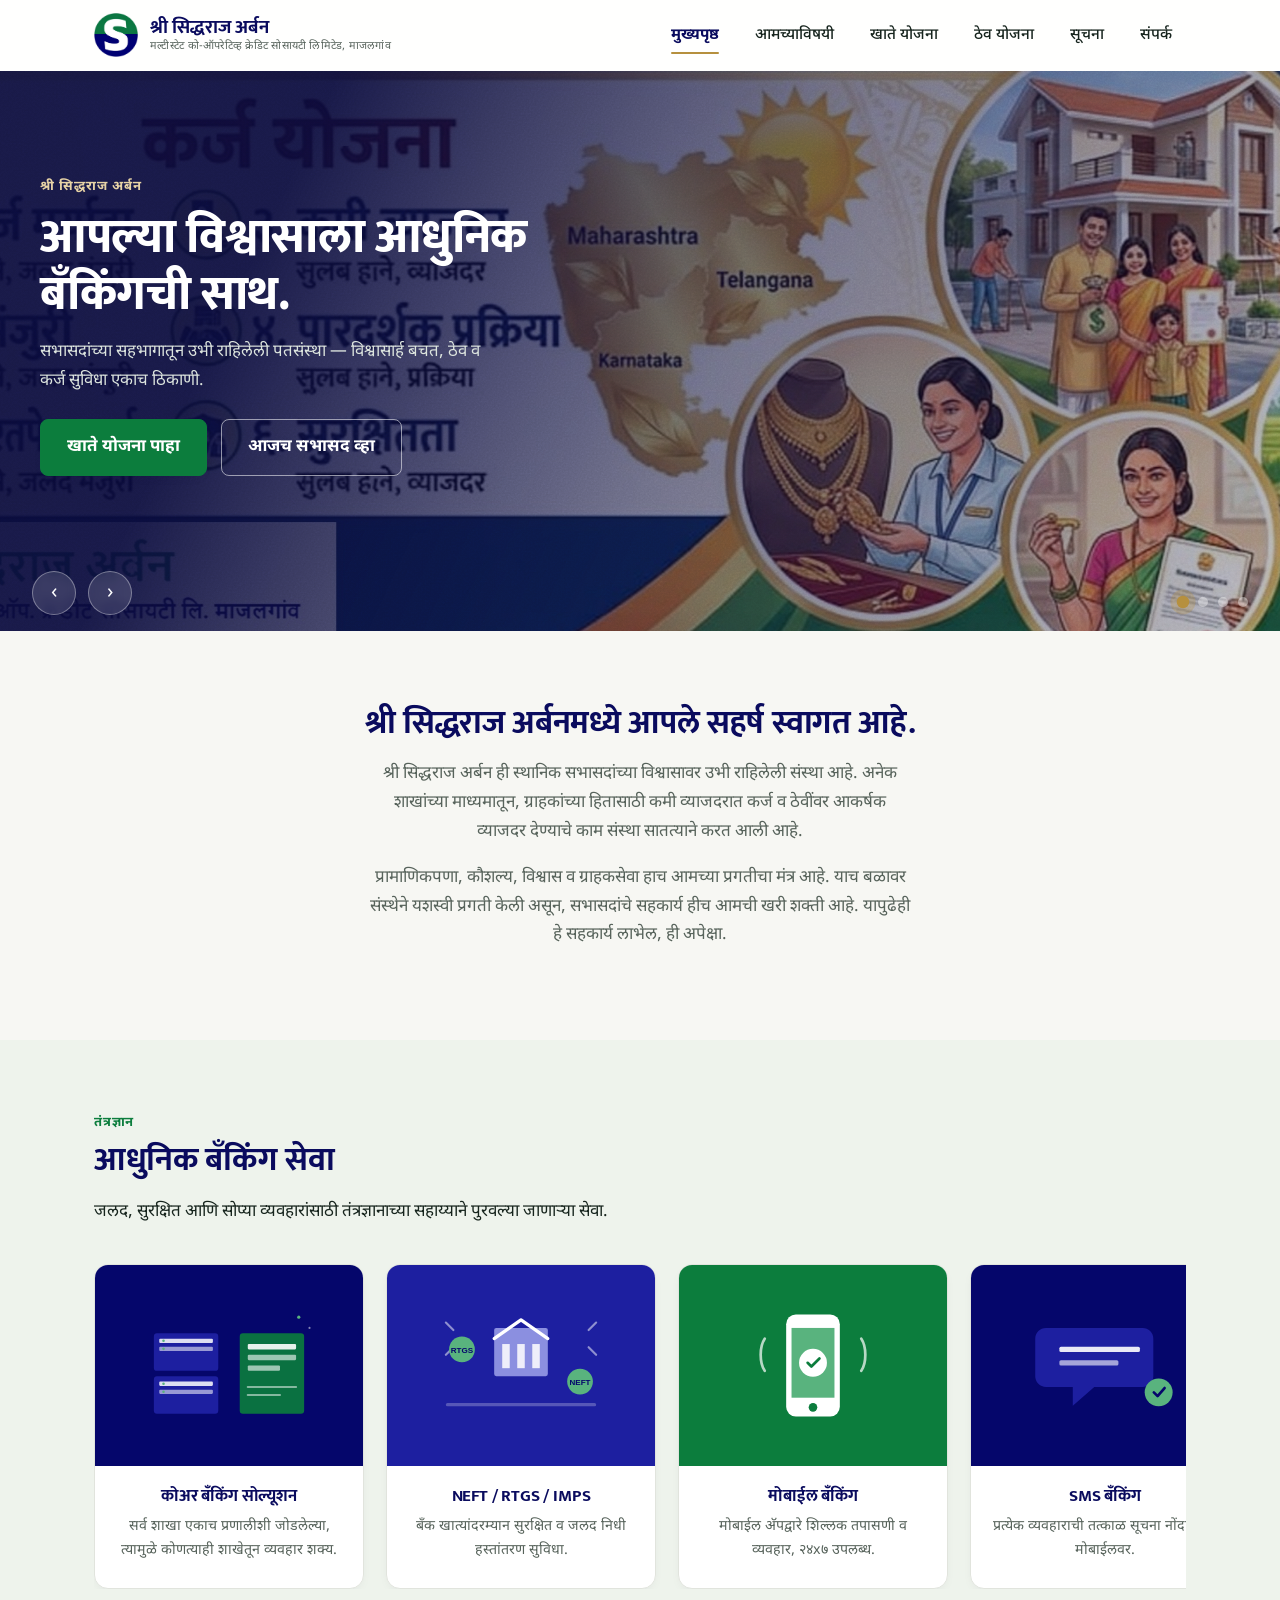
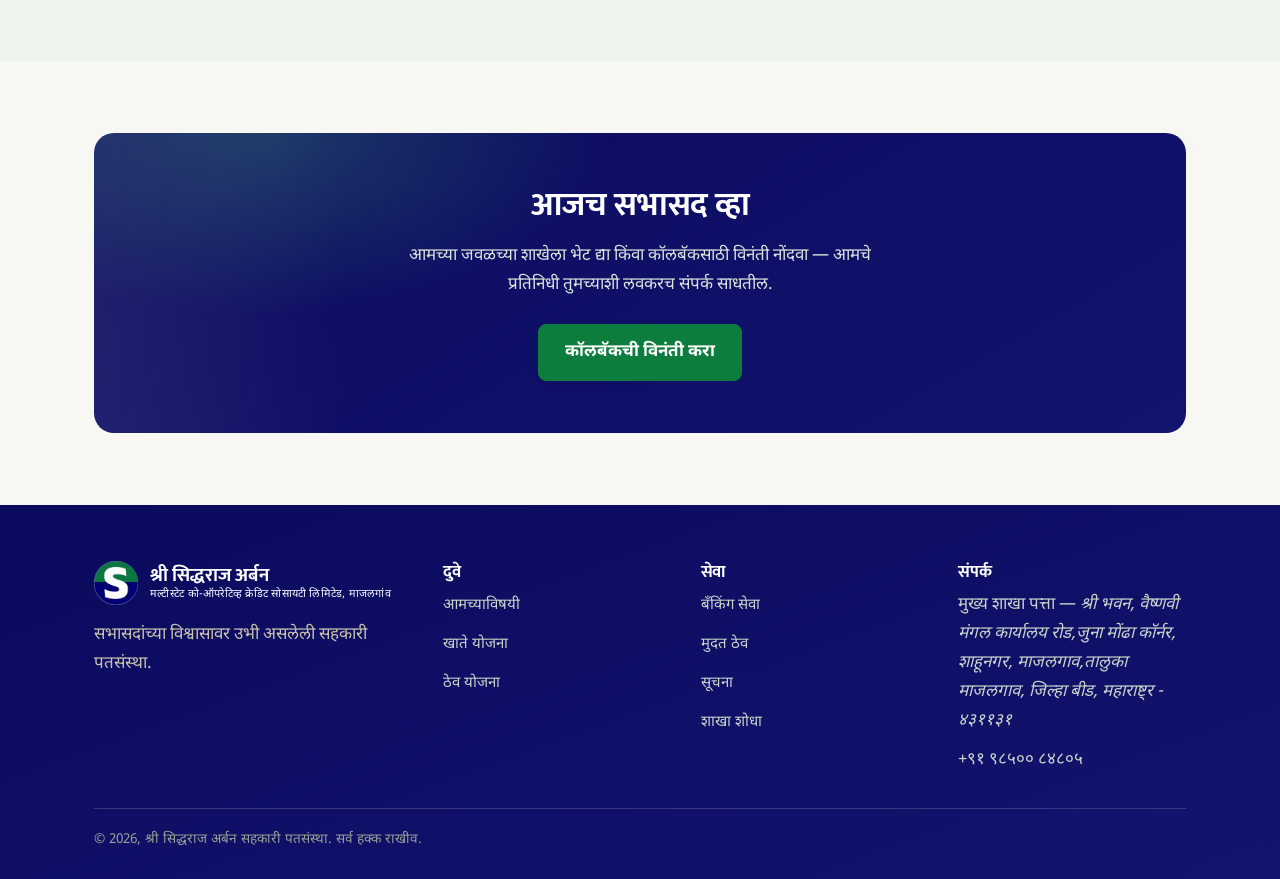
==== commit 1cbc6cd8: "Update index.html" ====
--- a/index.html
+++ b/index.html
@@ -13,7 +13,7 @@
   <body>
     <header class="site">
       <div class="nav-row">
-        <a class="brand" href="/index.html">
+        <a class="brand" href="index.html">
           <img class="mark" src="logo.png" alt="श्री सिद्धराज अर्बन लोगो" />
           <span class="name"
             >श्री सिद्धराज अर्बन<small
